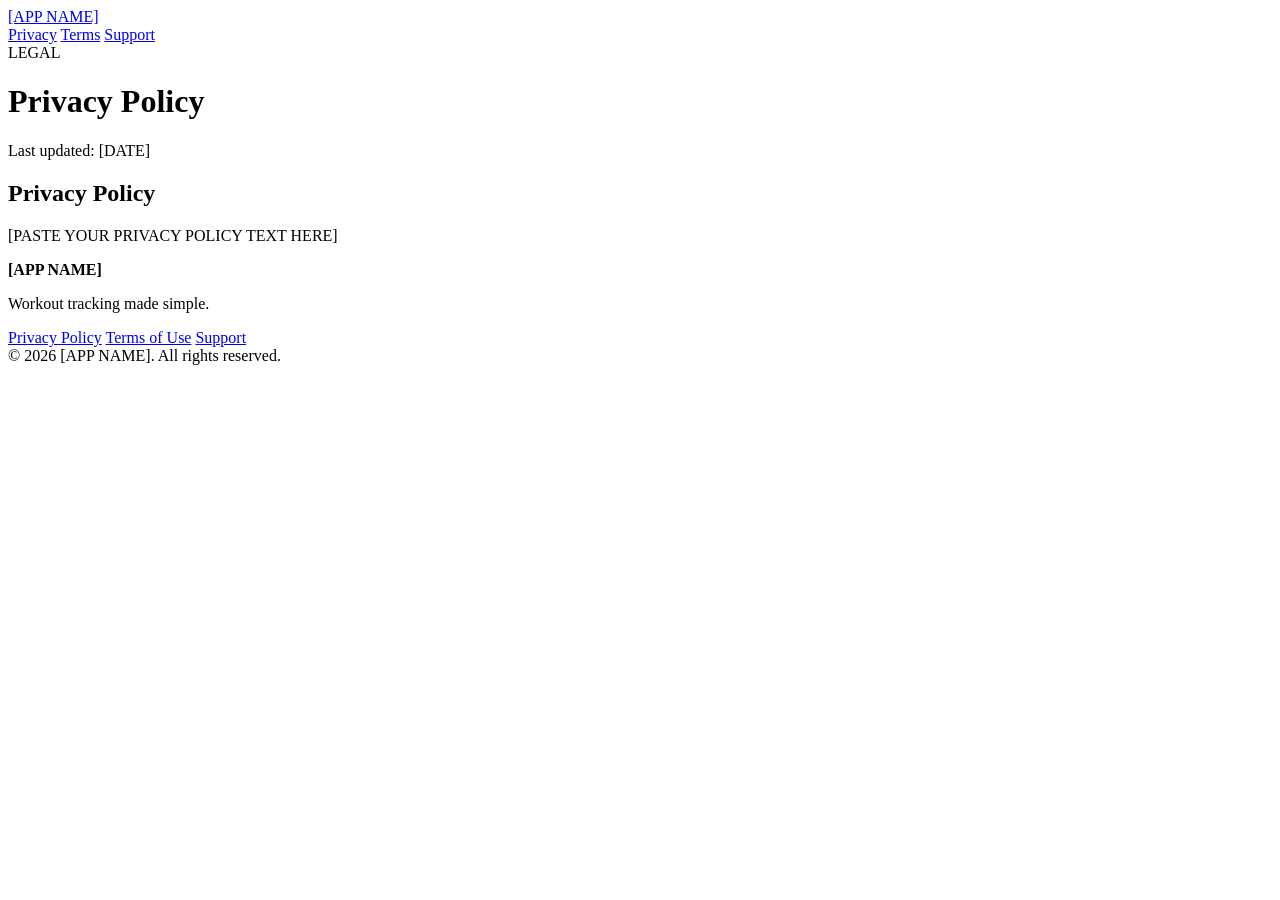
==== privacy.html @ a0cf4da5 "Create privacy.html" ====
<!DOCTYPE html>
<html lang="en">
<head>
  <meta charset="UTF-8">
  <meta name="viewport" content="width=device-width, initial-scale=1.0">
  <meta name="description" content="[APP NAME] Privacy Policy">
  <title>Privacy Policy — [APP NAME]</title>
  <link rel="stylesheet" href="style.css">
</head>

<body>

<header class="site-header">
  <div class="container nav">
    <a href="index.html" class="logo">[APP NAME]</a>

    <nav>
      <a href="privacy.html">Privacy</a>
      <a href="terms.html">Terms</a>
      <a href="support.html">Support</a>
    </nav>
  </div>
</header>


<main class="legal-page">

  <div class="container legal-container">

    <div class="legal-header">
      <span>LEGAL</span>
      <h1>Privacy Policy</h1>
      <p>Last updated: [DATE]</p>
    </div>


    <!-- =====================================================
         PASTE YOUR PRIVACY POLICY BELOW THIS LINE
         ===================================================== -->

    <article class="legal-content">

      <h2>Privacy Policy</h2>

      <p>
        [PASTE YOUR PRIVACY POLICY TEXT HERE]
      </p>

      <!--
      Example:

      <h2>1. Introduction</h2>
      <p>
        Your privacy policy text...
      </p>

      <h2>2. Information We Collect</h2>
      <p>
        Your privacy policy text...
      </p>

      <h2>3. How We Use Information</h2>
      <p>
        Your privacy policy text...
      </p>
      -->

    </article>

    <!-- =====================================================
         PASTE YOUR PRIVACY POLICY ABOVE THIS LINE
         ===================================================== -->

  </div>

</main>


<footer class="site-footer">
  <div class="container footer-content">

    <div>
      <strong>[APP NAME]</strong>
      <p>Workout tracking made simple.</p>
    </div>

    <div class="footer-links">
      <a href="privacy.html">Privacy Policy</a>
      <a href="terms.html">Terms of Use</a>
      <a href="support.html">Support</a>
    </div>

  </div>

  <div class="container copyright">
    © 2026 [APP NAME]. All rights reserved.
  </div>
</footer>

</body>
</html>
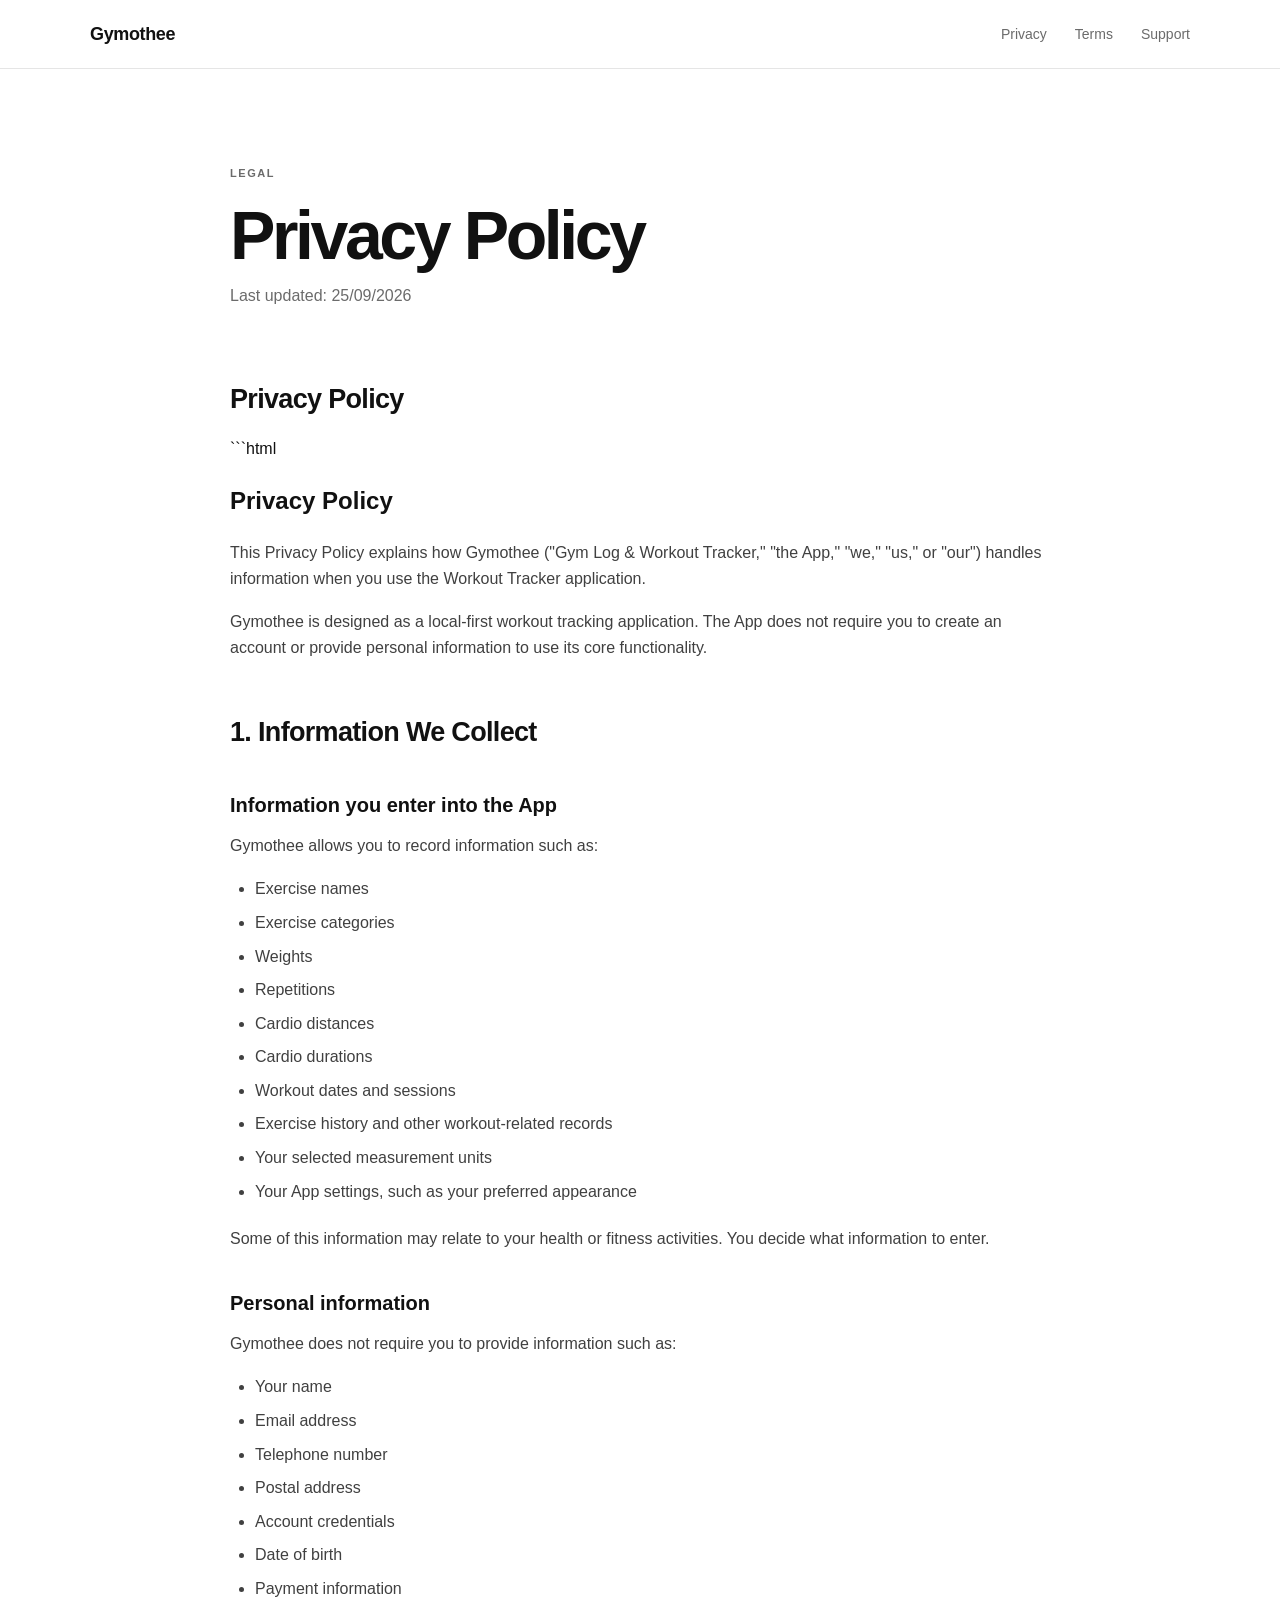
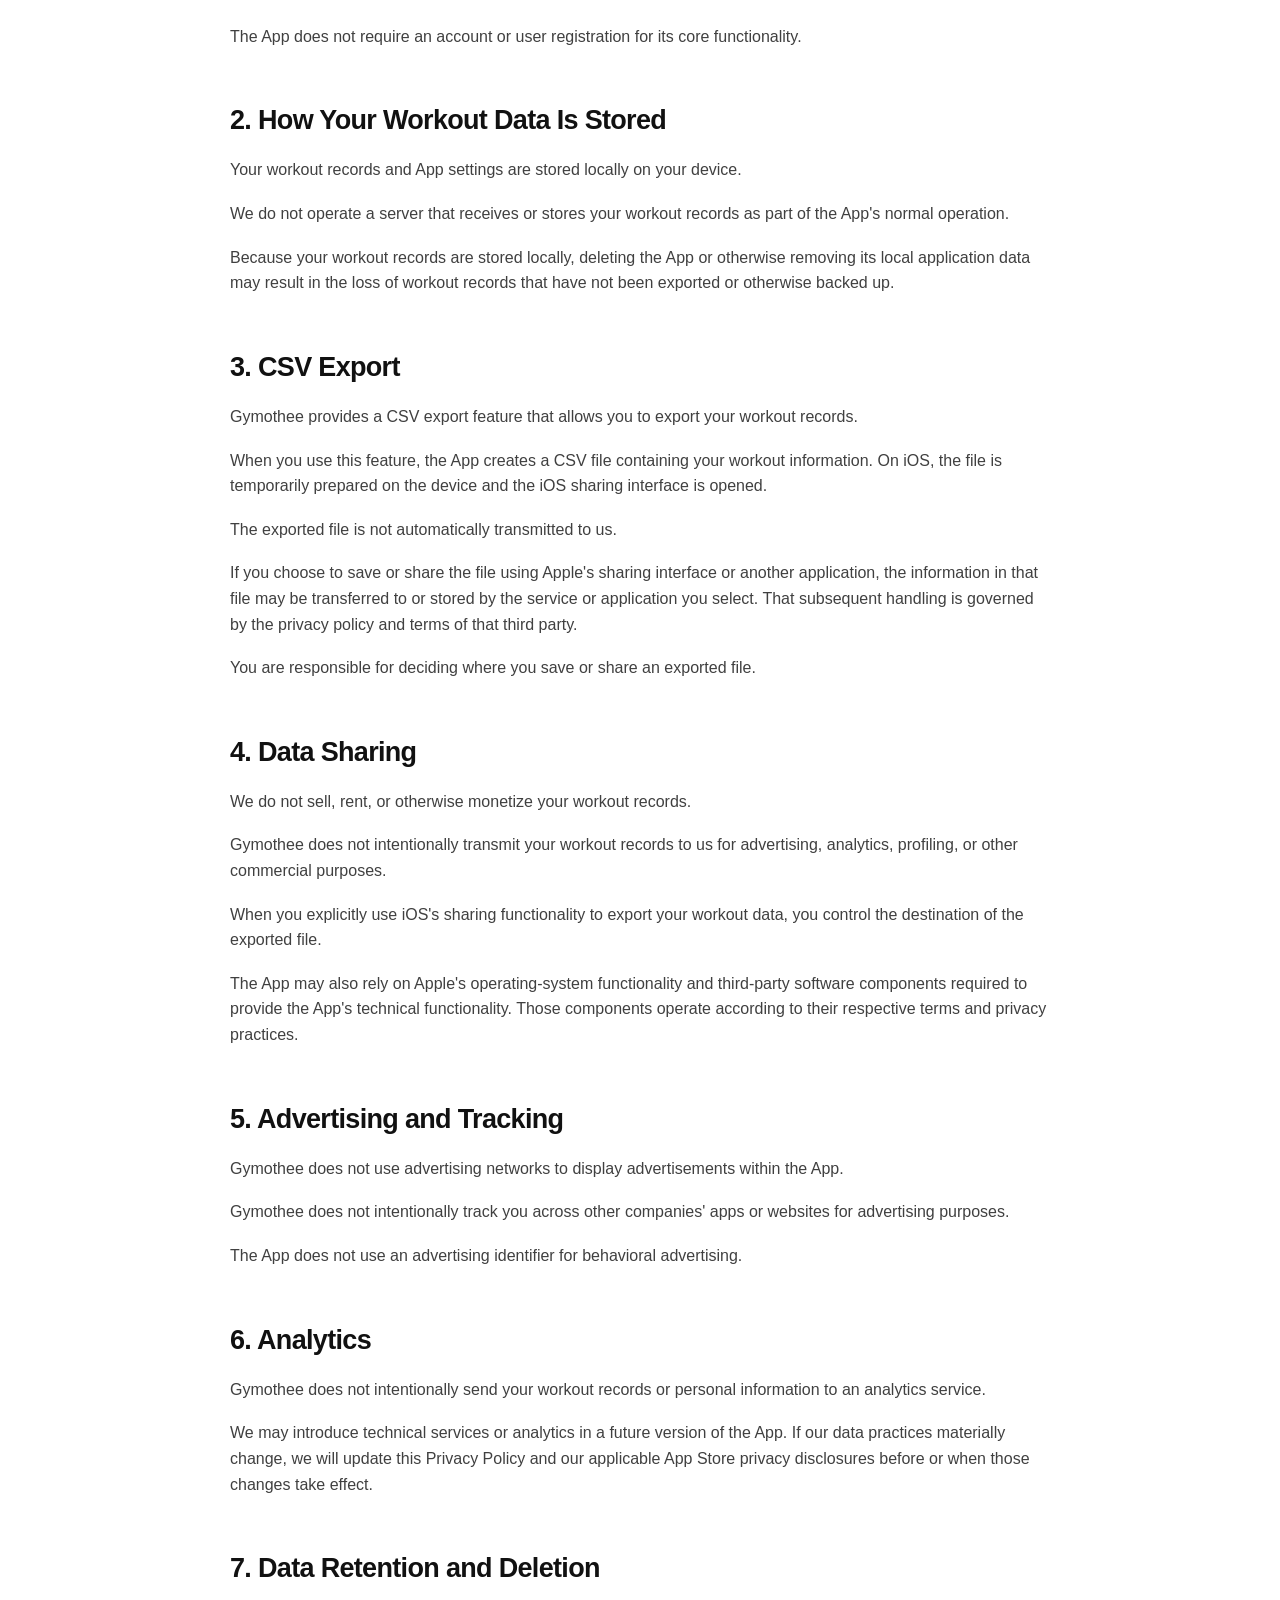
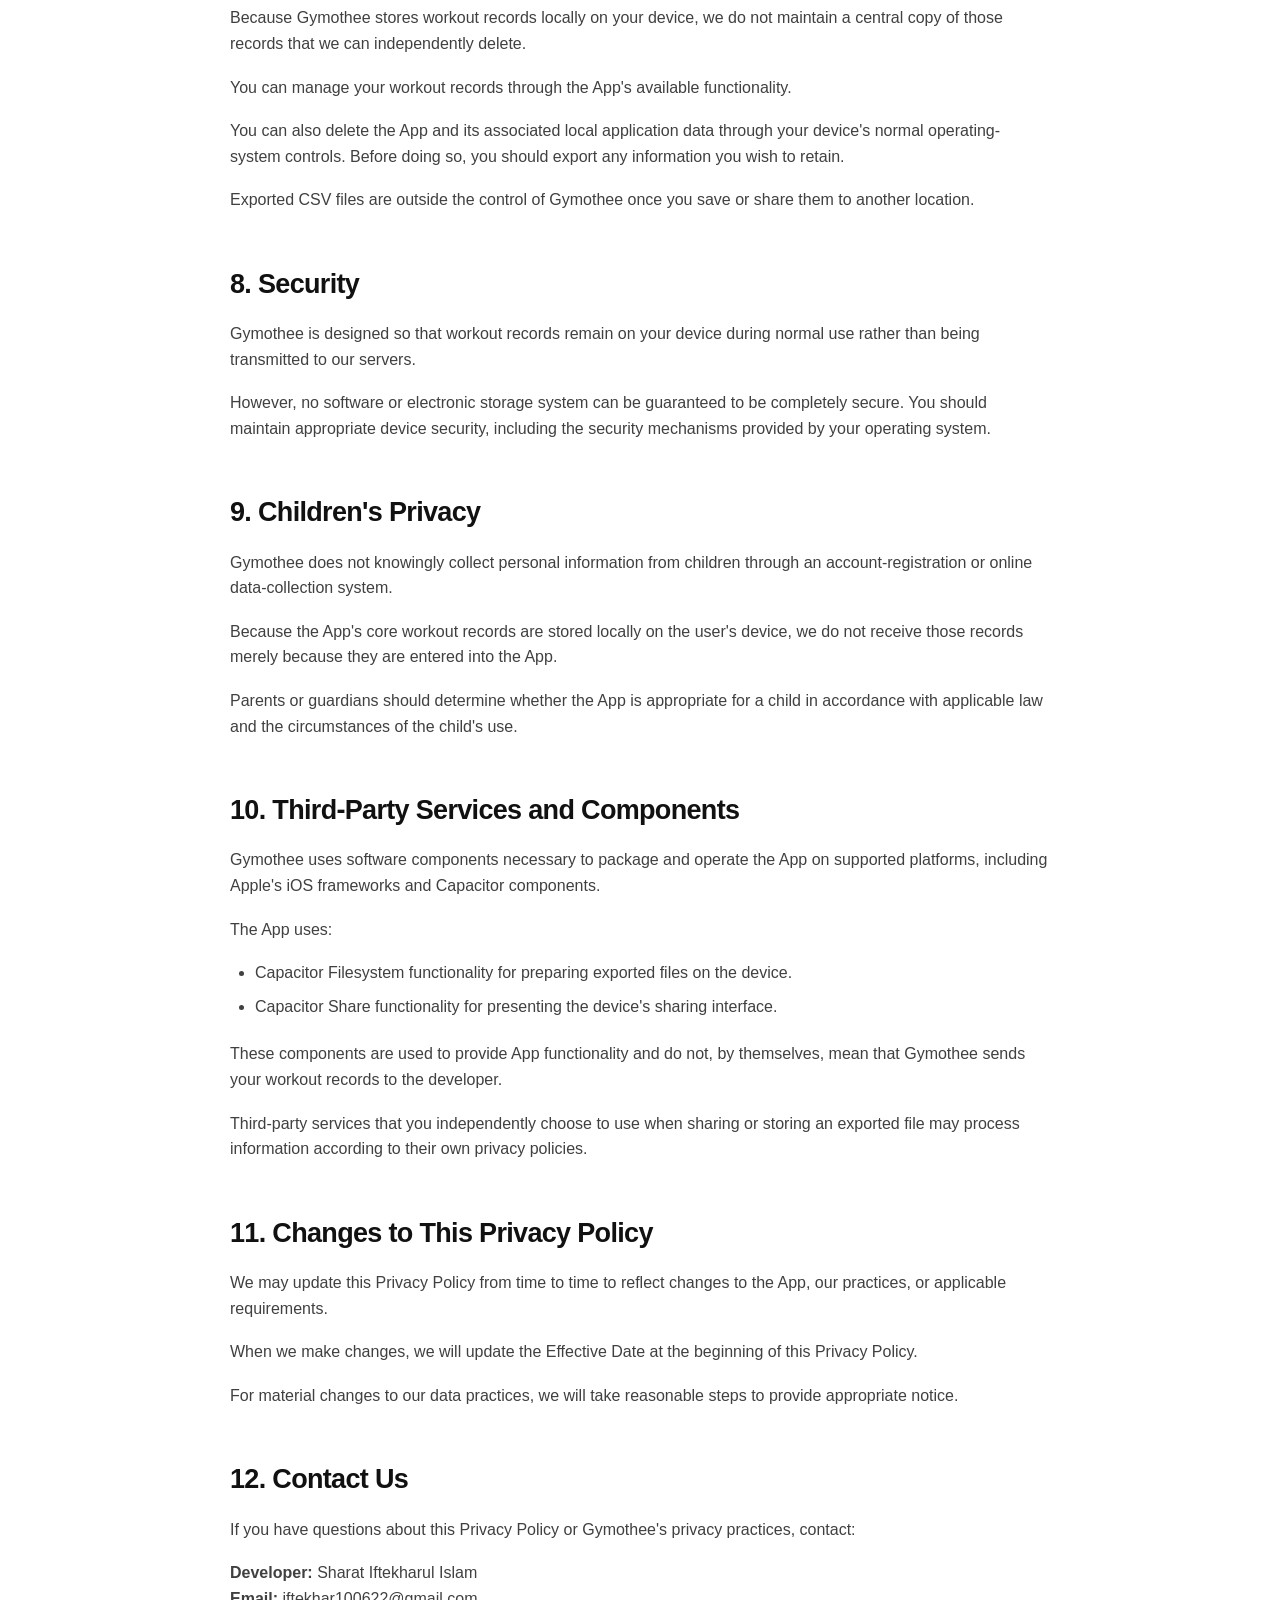
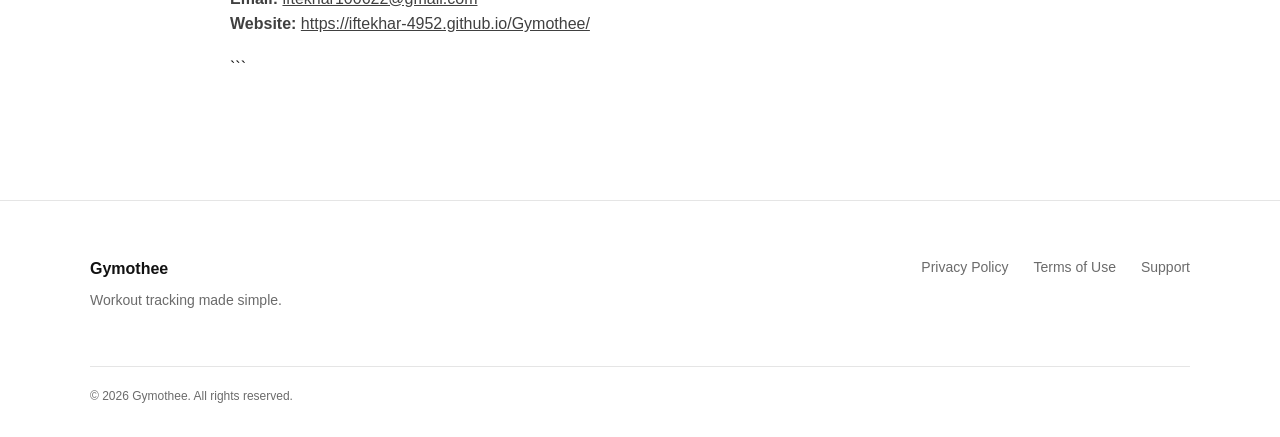
==== commit b8eede65: "Update privacy.html" ====
--- a/privacy.html
+++ b/privacy.html
@@ -4,7 +4,7 @@
   <meta charset="UTF-8">
   <meta name="viewport" content="width=device-width, initial-scale=1.0">
   <meta name="description" content="[APP NAME] Privacy Policy">
-  <title>Privacy Policy — [APP NAME]</title>
+  <title>Privacy Policy — Gymothee</title>
   <link rel="stylesheet" href="style.css">
 </head>
 
@@ -12,7 +12,7 @@
 
 <header class="site-header">
   <div class="container nav">
-    <a href="index.html" class="logo">[APP NAME]</a>
+    <a href="index.html" class="logo">Gymothee</a>
 
     <nav>
       <a href="privacy.html">Privacy</a>
@@ -30,7 +30,7 @@
     <div class="legal-header">
       <span>LEGAL</span>
       <h1>Privacy Policy</h1>
-      <p>Last updated: [DATE]</p>
+      <p>Last updated: 25/09/2026</p>
     </div>
 
 
@@ -42,9 +42,300 @@
 
       <h2>Privacy Policy</h2>
 
-      <p>
-        [PASTE YOUR PRIVACY POLICY TEXT HERE]
-      </p>
+      ```html
+<!DOCTYPE html>
+<html lang="en">
+<head>
+    <meta charset="UTF-8">
+    <meta name="viewport" content="width=device-width, initial-scale=1.0">
+    <title>Privacy Policy - Gymothee</title>
+</head>
+<body>
+
+    <h1>Privacy Policy</h1>
+
+    <p>
+        This Privacy Policy explains how Gymothee ("Gym Log &amp; Workout Tracker,"
+        "the App," "we," "us," or "our") handles information when you use the
+        Workout Tracker application.
+    </p>
+
+    <p>
+        Gymothee is designed as a local-first workout tracking application.
+        The App does not require you to create an account or provide personal
+        information to use its core functionality.
+    </p>
+
+    <h2>1. Information We Collect</h2>
+
+    <h3>Information you enter into the App</h3>
+
+    <p>Gymothee allows you to record information such as:</p>
+
+    <ul>
+        <li>Exercise names</li>
+        <li>Exercise categories</li>
+        <li>Weights</li>
+        <li>Repetitions</li>
+        <li>Cardio distances</li>
+        <li>Cardio durations</li>
+        <li>Workout dates and sessions</li>
+        <li>Exercise history and other workout-related records</li>
+        <li>Your selected measurement units</li>
+        <li>Your App settings, such as your preferred appearance</li>
+    </ul>
+
+    <p>
+        Some of this information may relate to your health or fitness activities.
+        You decide what information to enter.
+    </p>
+
+    <h3>Personal information</h3>
+
+    <p>Gymothee does not require you to provide information such as:</p>
+
+    <ul>
+        <li>Your name</li>
+        <li>Email address</li>
+        <li>Telephone number</li>
+        <li>Postal address</li>
+        <li>Account credentials</li>
+        <li>Date of birth</li>
+        <li>Payment information</li>
+    </ul>
+
+    <p>
+        The App does not require an account or user registration for its core
+        functionality.
+    </p>
+
+    <h2>2. How Your Workout Data Is Stored</h2>
+
+    <p>
+        Your workout records and App settings are stored locally on your device.
+    </p>
+
+    <p>
+        We do not operate a server that receives or stores your workout records
+        as part of the App's normal operation.
+    </p>
+
+    <p>
+        Because your workout records are stored locally, deleting the App or
+        otherwise removing its local application data may result in the loss
+        of workout records that have not been exported or otherwise backed up.
+    </p>
+
+    <h2>3. CSV Export</h2>
+
+    <p>
+        Gymothee provides a CSV export feature that allows you to export your
+        workout records.
+    </p>
+
+    <p>
+        When you use this feature, the App creates a CSV file containing your
+        workout information. On iOS, the file is temporarily prepared on the
+        device and the iOS sharing interface is opened.
+    </p>
+
+    <p>
+        The exported file is not automatically transmitted to us.
+    </p>
+
+    <p>
+        If you choose to save or share the file using Apple's sharing interface
+        or another application, the information in that file may be transferred
+        to or stored by the service or application you select. That subsequent
+        handling is governed by the privacy policy and terms of that third party.
+    </p>
+
+    <p>
+        You are responsible for deciding where you save or share an exported file.
+    </p>
+
+    <h2>4. Data Sharing</h2>
+
+    <p>
+        We do not sell, rent, or otherwise monetize your workout records.
+    </p>
+
+    <p>
+        Gymothee does not intentionally transmit your workout records to us for
+        advertising, analytics, profiling, or other commercial purposes.
+    </p>
+
+    <p>
+        When you explicitly use iOS's sharing functionality to export your
+        workout data, you control the destination of the exported file.
+    </p>
+
+    <p>
+        The App may also rely on Apple's operating-system functionality and
+        third-party software components required to provide the App's technical
+        functionality. Those components operate according to their respective
+        terms and privacy practices.
+    </p>
+
+    <h2>5. Advertising and Tracking</h2>
+
+    <p>
+        Gymothee does not use advertising networks to display advertisements
+        within the App.
+    </p>
+
+    <p>
+        Gymothee does not intentionally track you across other companies' apps
+        or websites for advertising purposes.
+    </p>
+
+    <p>
+        The App does not use an advertising identifier for behavioral advertising.
+    </p>
+
+    <h2>6. Analytics</h2>
+
+    <p>
+        Gymothee does not intentionally send your workout records or personal
+        information to an analytics service.
+    </p>
+
+    <p>
+        We may introduce technical services or analytics in a future version of
+        the App. If our data practices materially change, we will update this
+        Privacy Policy and our applicable App Store privacy disclosures before
+        or when those changes take effect.
+    </p>
+
+    <h2>7. Data Retention and Deletion</h2>
+
+    <p>
+        Because Gymothee stores workout records locally on your device, we do
+        not maintain a central copy of those records that we can independently
+        delete.
+    </p>
+
+    <p>
+        You can manage your workout records through the App's available
+        functionality.
+    </p>
+
+    <p>
+        You can also delete the App and its associated local application data
+        through your device's normal operating-system controls. Before doing so,
+        you should export any information you wish to retain.
+    </p>
+
+    <p>
+        Exported CSV files are outside the control of Gymothee once you save or
+        share them to another location.
+    </p>
+
+    <h2>8. Security</h2>
+
+    <p>
+        Gymothee is designed so that workout records remain on your device
+        during normal use rather than being transmitted to our servers.
+    </p>
+
+    <p>
+        However, no software or electronic storage system can be guaranteed to
+        be completely secure. You should maintain appropriate device security,
+        including the security mechanisms provided by your operating system.
+    </p>
+
+    <h2>9. Children's Privacy</h2>
+
+    <p>
+        Gymothee does not knowingly collect personal information from children
+        through an account-registration or online data-collection system.
+    </p>
+
+    <p>
+        Because the App's core workout records are stored locally on the user's
+        device, we do not receive those records merely because they are entered
+        into the App.
+    </p>
+
+    <p>
+        Parents or guardians should determine whether the App is appropriate
+        for a child in accordance with applicable law and the circumstances of
+        the child's use.
+    </p>
+
+    <h2>10. Third-Party Services and Components</h2>
+
+    <p>
+        Gymothee uses software components necessary to package and operate the
+        App on supported platforms, including Apple's iOS frameworks and
+        Capacitor components.
+    </p>
+
+    <p>The App uses:</p>
+
+    <ul>
+        <li>
+            Capacitor Filesystem functionality for preparing exported files
+            on the device.
+        </li>
+        <li>
+            Capacitor Share functionality for presenting the device's
+            sharing interface.
+        </li>
+    </ul>
+
+    <p>
+        These components are used to provide App functionality and do not,
+        by themselves, mean that Gymothee sends your workout records to the
+        developer.
+    </p>
+
+    <p>
+        Third-party services that you independently choose to use when sharing
+        or storing an exported file may process information according to their
+        own privacy policies.
+    </p>
+
+    <h2>11. Changes to This Privacy Policy</h2>
+
+    <p>
+        We may update this Privacy Policy from time to time to reflect changes
+        to the App, our practices, or applicable requirements.
+    </p>
+
+    <p>
+        When we make changes, we will update the Effective Date at the beginning
+        of this Privacy Policy.
+    </p>
+
+    <p>
+        For material changes to our data practices, we will take reasonable
+        steps to provide appropriate notice.
+    </p>
+
+    <h2>12. Contact Us</h2>
+
+    <p>
+        If you have questions about this Privacy Policy or Gymothee's privacy
+        practices, contact:
+    </p>
+
+    <p>
+        <strong>Developer:</strong> Sharat Iftekharul Islam<br>
+        <strong>Email:</strong>
+        <a href="mailto:iftekhar100622@gmail.com">
+            iftekhar100622@gmail.com
+        </a><br>
+        <strong>Website:</strong>
+        <a href="https://iftekhar-4952.github.io/Gymothee/" target="_blank" rel="noopener noreferrer">
+            https://iftekhar-4952.github.io/Gymothee/
+        </a>
+    </p>
+
+</body>
+</html>
+```
+
 
       <!--
       Example:
@@ -80,7 +371,7 @@
   <div class="container footer-content">
 
     <div>
-      <strong>[APP NAME]</strong>
+      <strong>Gymothee</strong>
       <p>Workout tracking made simple.</p>
     </div>
 
@@ -93,7 +384,7 @@
   </div>
 
   <div class="container copyright">
-    © 2026 [APP NAME]. All rights reserved.
+    © 2026 Gymothee. All rights reserved.
   </div>
 </footer>
 
--- a/style.css
+++ b/style.css
@@ -0,0 +1,507 @@
+:root {
+  --background: #ffffff;
+  --surface: #f7f7f5;
+  --text: #111111;
+  --muted: #6b6b6b;
+  --border: #e5e5e5;
+  --accent: #111111;
+  --accent-text: #ffffff;
+  --max-width: 1100px;
+}
+
+* {
+  box-sizing: border-box;
+}
+
+html {
+  scroll-behavior: smooth;
+}
+
+body {
+  margin: 0;
+  background: var(--background);
+  color: var(--text);
+  font-family:
+    -apple-system,
+    BlinkMacSystemFont,
+    "SF Pro Display",
+    "SF Pro Text",
+    "Helvetica Neue",
+    Arial,
+    sans-serif;
+  line-height: 1.6;
+}
+
+a {
+  color: inherit;
+  text-decoration: none;
+}
+
+.container {
+  width: min(calc(100% - 40px), var(--max-width));
+  margin: 0 auto;
+}
+
+
+/* HEADER */
+
+.site-header {
+  position: sticky;
+  top: 0;
+  z-index: 100;
+  background: rgba(255, 255, 255, 0.92);
+  border-bottom: 1px solid var(--border);
+  backdrop-filter: blur(16px);
+}
+
+.nav {
+  min-height: 68px;
+  display: flex;
+  align-items: center;
+  justify-content: space-between;
+  gap: 30px;
+}
+
+.logo {
+  font-size: 18px;
+  font-weight: 750;
+  letter-spacing: -0.02em;
+}
+
+nav {
+  display: flex;
+  align-items: center;
+  gap: 28px;
+  font-size: 14px;
+  color: var(--muted);
+}
+
+nav a {
+  transition: color 0.2s ease;
+}
+
+nav a:hover {
+  color: var(--text);
+}
+
+
+/* HERO */
+
+.hero {
+  min-height: 650px;
+  display: flex;
+  align-items: center;
+  background:
+    radial-gradient(
+      circle at 70% 35%,
+      #eeeeeb 0%,
+      #ffffff 42%
+    );
+}
+
+.hero-content {
+  padding: 100px 0;
+}
+
+.badge,
+.section-heading > span,
+.legal-header > span {
+  display: inline-block;
+  font-size: 11px;
+  font-weight: 750;
+  letter-spacing: 0.14em;
+  color: var(--muted);
+  margin-bottom: 18px;
+}
+
+.hero h1 {
+  max-width: 780px;
+  margin: 0;
+  font-size: clamp(48px, 7vw, 86px);
+  line-height: 0.98;
+  letter-spacing: -0.055em;
+  font-weight: 750;
+}
+
+.hero-text {
+  max-width: 600px;
+  margin: 32px 0 36px;
+  font-size: 19px;
+  line-height: 1.6;
+  color: var(--muted);
+}
+
+.buttons {
+  display: flex;
+  flex-wrap: wrap;
+  gap: 12px;
+}
+
+
+/* BUTTONS */
+
+.button {
+  display: inline-flex;
+  align-items: center;
+  justify-content: center;
+  min-height: 48px;
+  padding: 0 22px;
+  border-radius: 999px;
+  font-size: 14px;
+  font-weight: 650;
+  transition:
+    transform 0.2s ease,
+    opacity 0.2s ease;
+}
+
+.button:hover {
+  transform: translateY(-1px);
+}
+
+.button.primary {
+  background: var(--accent);
+  color: var(--accent-text);
+}
+
+.button.secondary {
+  border: 1px solid var(--border);
+  background: white;
+}
+
+
+/* SECTIONS */
+
+.section {
+  padding: 120px 0;
+}
+
+.section-heading {
+  max-width: 700px;
+  margin-bottom: 55px;
+}
+
+.section-heading h2 {
+  margin: 0;
+  font-size: clamp(34px, 5vw, 56px);
+  line-height: 1.05;
+  letter-spacing: -0.04em;
+}
+
+
+/* FEATURES */
+
+.features {
+  display: grid;
+  grid-template-columns: repeat(2, 1fr);
+  gap: 16px;
+}
+
+.feature-card {
+  min-height: 270px;
+  padding: 34px;
+  border: 1px solid var(--border);
+  border-radius: 24px;
+  background: var(--surface);
+}
+
+.feature-icon {
+  font-size: 12px;
+  font-weight: 750;
+  color: var(--muted);
+  margin-bottom: 55px;
+}
+
+.feature-card h3 {
+  margin: 0 0 10px;
+  font-size: 24px;
+  letter-spacing: -0.025em;
+}
+
+.feature-card p {
+  margin: 0;
+  max-width: 430px;
+  color: var(--muted);
+}
+
+
+/* TWO COLUMN */
+
+.two-column {
+  display: grid;
+  grid-template-columns: 1fr 1fr;
+  gap: 80px;
+  align-items: start;
+}
+
+.two-column p {
+  max-width: 500px;
+  margin-top: 0;
+  color: var(--muted);
+  font-size: 17px;
+}
+
+.text-link {
+  display: inline-block;
+  margin-top: 10px;
+  font-weight: 650;
+  border-bottom: 1px solid var(--text);
+  padding-bottom: 3px;
+}
+
+
+/* CTA */
+
+.cta {
+  padding: 110px 0;
+  background: var(--surface);
+  text-align: center;
+}
+
+.cta h2 {
+  margin: 0;
+  font-size: clamp(40px, 6vw, 64px);
+  line-height: 1;
+  letter-spacing: -0.045em;
+}
+
+.cta p {
+  max-width: 550px;
+  margin: 24px auto 30px;
+  color: var(--muted);
+}
+
+
+/* LEGAL PAGES */
+
+.legal-page {
+  padding: 90px 0 120px;
+}
+
+.legal-container {
+  max-width: 820px;
+}
+
+.legal-header {
+  margin-bottom: 70px;
+}
+
+.legal-header h1 {
+  margin: 0 0 14px;
+  font-size: clamp(44px, 7vw, 68px);
+  line-height: 1;
+  letter-spacing: -0.05em;
+}
+
+.legal-header p {
+  color: var(--muted);
+  margin: 0;
+}
+
+.legal-content {
+  font-size: 16px;
+}
+
+.legal-content h2 {
+  margin: 50px 0 15px;
+  font-size: 27px;
+  letter-spacing: -0.025em;
+}
+
+.legal-content h2:first-child {
+  margin-top: 0;
+}
+
+.legal-content h3 {
+  margin: 35px 0 12px;
+  font-size: 20px;
+}
+
+.legal-content p {
+  margin: 0 0 18px;
+  color: #404040;
+}
+
+.legal-content ul,
+.legal-content ol {
+  margin: 0 0 22px;
+  padding-left: 25px;
+  color: #404040;
+}
+
+.legal-content li {
+  margin-bottom: 8px;
+}
+
+.legal-content a {
+  text-decoration: underline;
+}
+
+
+/* SUPPORT */
+
+.support-container {
+  max-width: 820px;
+}
+
+.support-card {
+  padding: 35px;
+  margin-bottom: 18px;
+  border: 1px solid var(--border);
+  border-radius: 24px;
+  background: var(--surface);
+}
+
+.support-card h2 {
+  margin: 0 0 15px;
+  font-size: 25px;
+}
+
+.support-card p {
+  color: var(--muted);
+}
+
+.support-email {
+  display: inline-block;
+  margin: 8px 0 16px;
+  font-weight: 650;
+  text-decoration: underline;
+}
+
+.small-text {
+  font-size: 14px;
+}
+
+.support-links {
+  display: flex;
+  flex-direction: column;
+}
+
+.support-links a {
+  display: flex;
+  justify-content: space-between;
+  padding: 18px 0;
+  border-bottom: 1px solid var(--border);
+  font-weight: 600;
+}
+
+.support-links a:last-child {
+  border-bottom: 0;
+}
+
+
+/* FOOTER */
+
+.site-footer {
+  padding: 55px 0 30px;
+  border-top: 1px solid var(--border);
+}
+
+.footer-content {
+  display: flex;
+  justify-content: space-between;
+  gap: 40px;
+}
+
+.footer-content strong {
+  font-size: 16px;
+}
+
+.footer-content p {
+  margin: 7px 0 0;
+  color: var(--muted);
+  font-size: 14px;
+}
+
+.footer-links {
+  display: flex;
+  gap: 25px;
+  align-items: flex-start;
+  font-size: 14px;
+  color: var(--muted);
+}
+
+.footer-links a:hover {
+  color: var(--text);
+}
+
+.copyright {
+  margin-top: 55px;
+  padding-top: 20px;
+  border-top: 1px solid var(--border);
+  font-size: 12px;
+  color: var(--muted);
+}
+
+
+/* MOBILE */
+
+@media (max-width: 700px) {
+
+  .container {
+    width: min(calc(100% - 28px), var(--max-width));
+  }
+
+  .site-header {
+    position: relative;
+  }
+
+  .nav {
+    min-height: 62px;
+  }
+
+  nav {
+    gap: 14px;
+    font-size: 12px;
+  }
+
+  .hero {
+    min-height: auto;
+  }
+
+  .hero-content {
+    padding: 85px 0;
+  }
+
+  .hero h1 {
+    font-size: 50px;
+  }
+
+  .hero-text {
+    font-size: 17px;
+  }
+
+  .section {
+    padding: 80px 0;
+  }
+
+  .features {
+    grid-template-columns: 1fr;
+  }
+
+  .feature-card {
+    min-height: 230px;
+  }
+
+  .two-column {
+    grid-template-columns: 1fr;
+    gap: 35px;
+  }
+
+  .footer-content {
+    flex-direction: column;
+  }
+
+  .footer-links {
+    flex-direction: column;
+    gap: 12px;
+  }
+
+  .legal-page {
+    padding: 65px 0 90px;
+  }
+
+  .legal-header {
+    margin-bottom: 50px;
+  }
+
+}
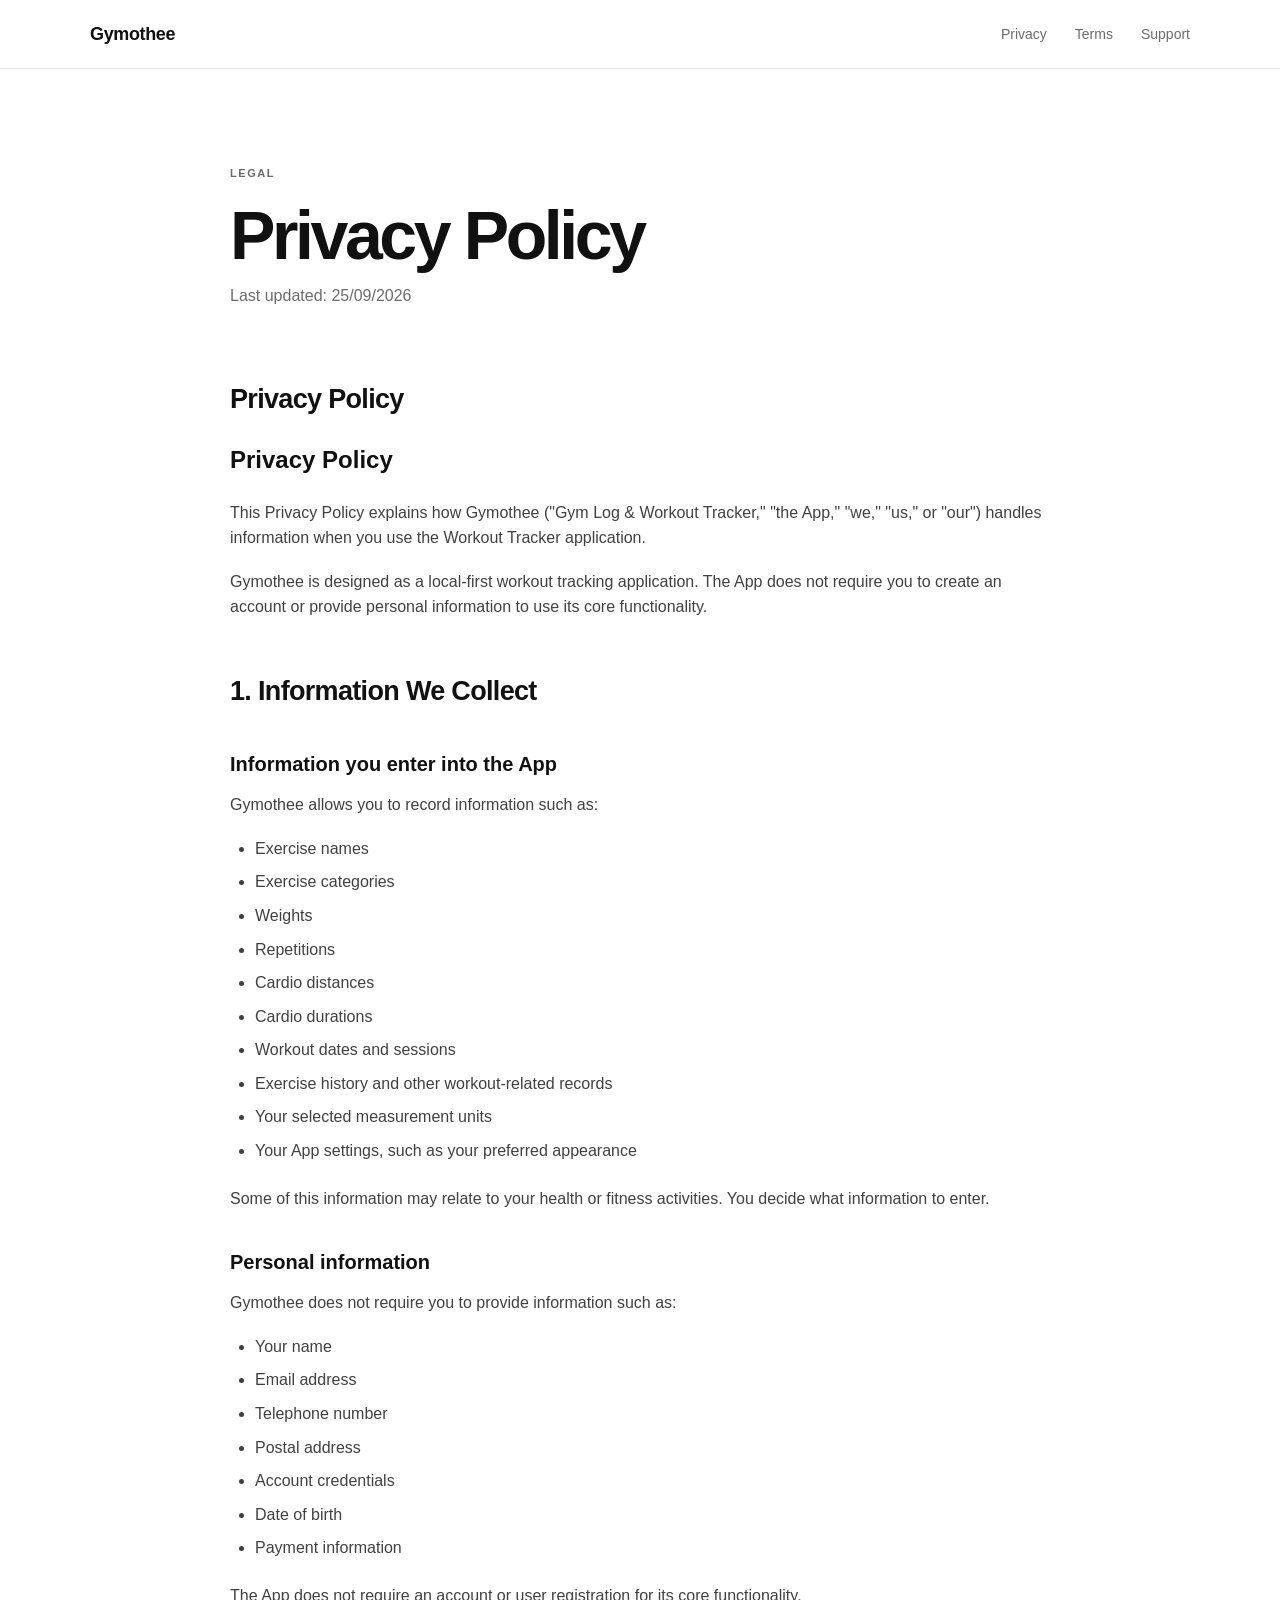
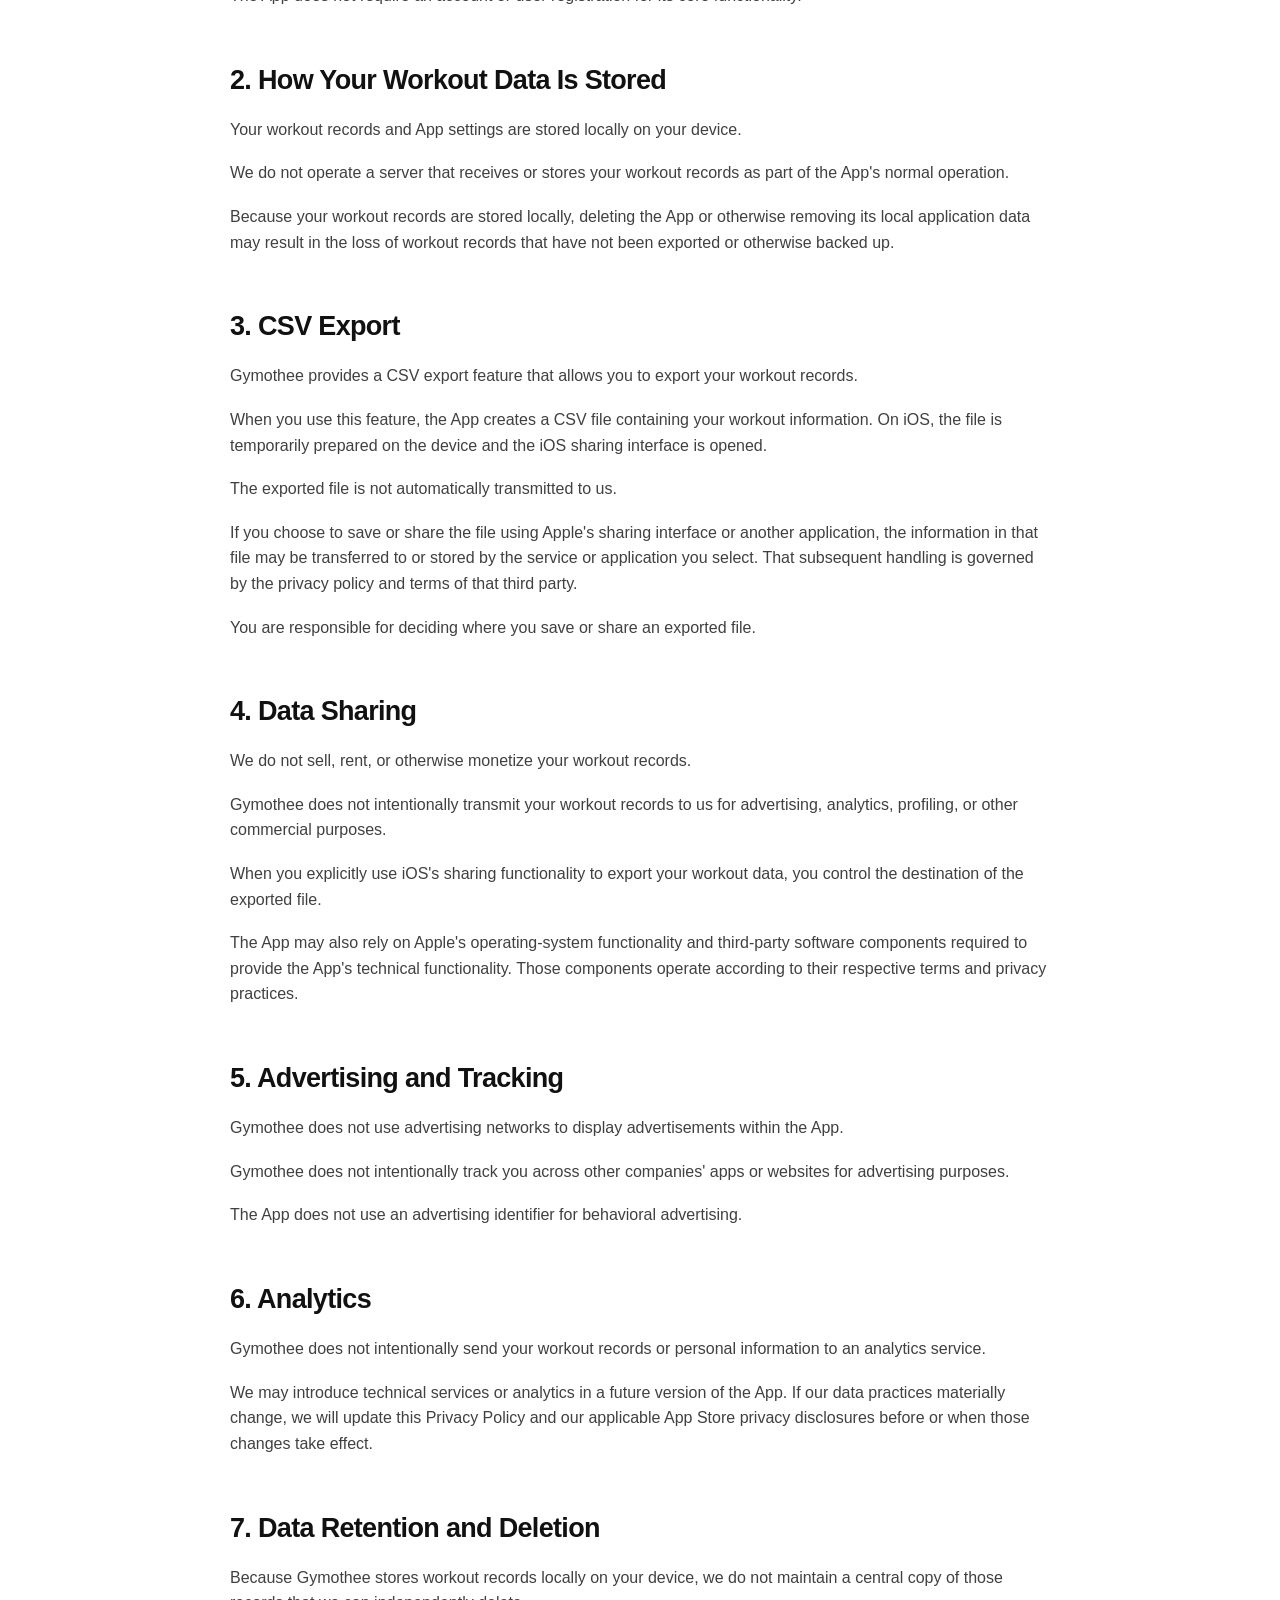
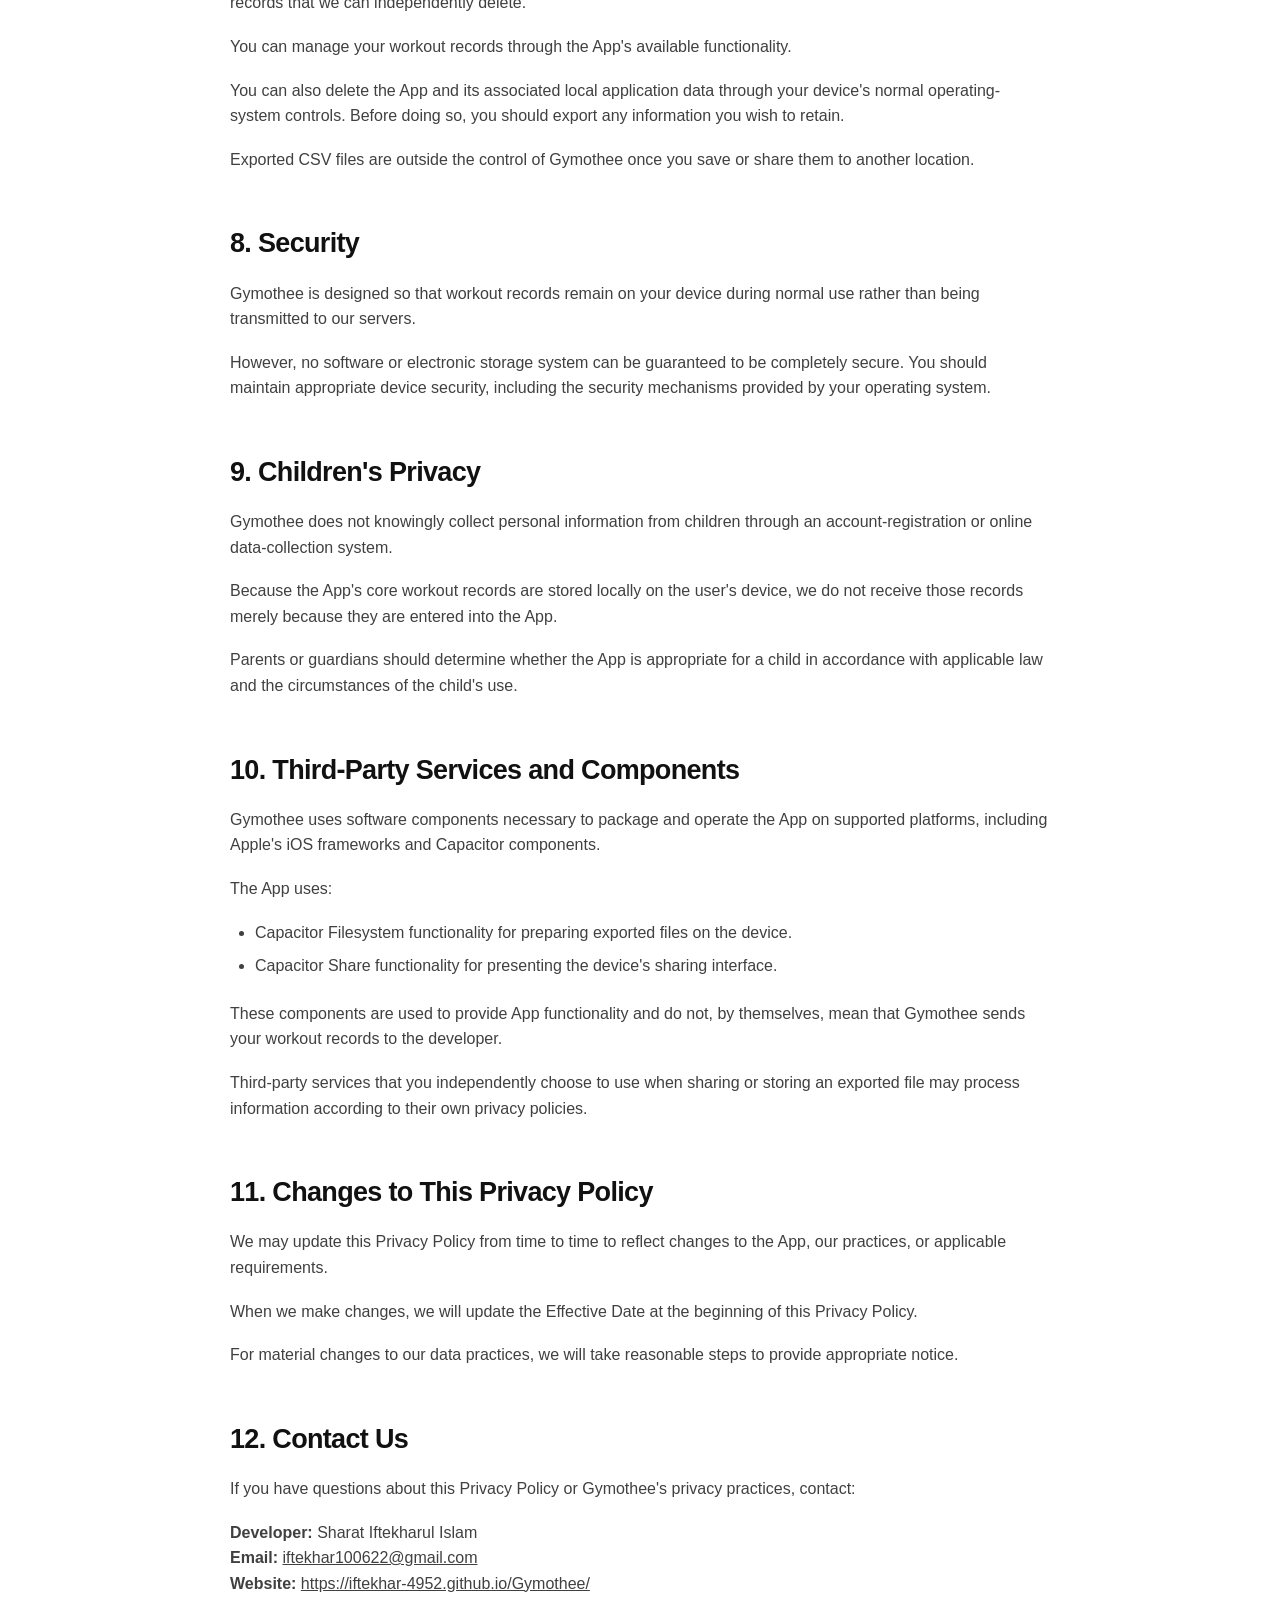
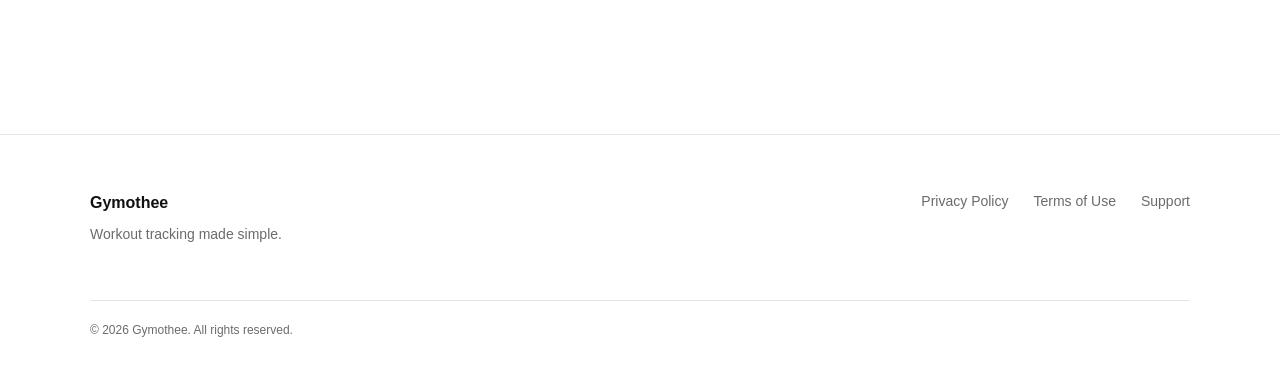
==== commit 5069b69d: "Update privacy.html" ====
--- a/privacy.html
+++ b/privacy.html
@@ -42,7 +42,7 @@
 
       <h2>Privacy Policy</h2>
 
-      ```html
+      
 <!DOCTYPE html>
 <html lang="en">
 <head>
@@ -334,7 +334,7 @@
 
 </body>
 </html>
-```
+
 
 
       <!--
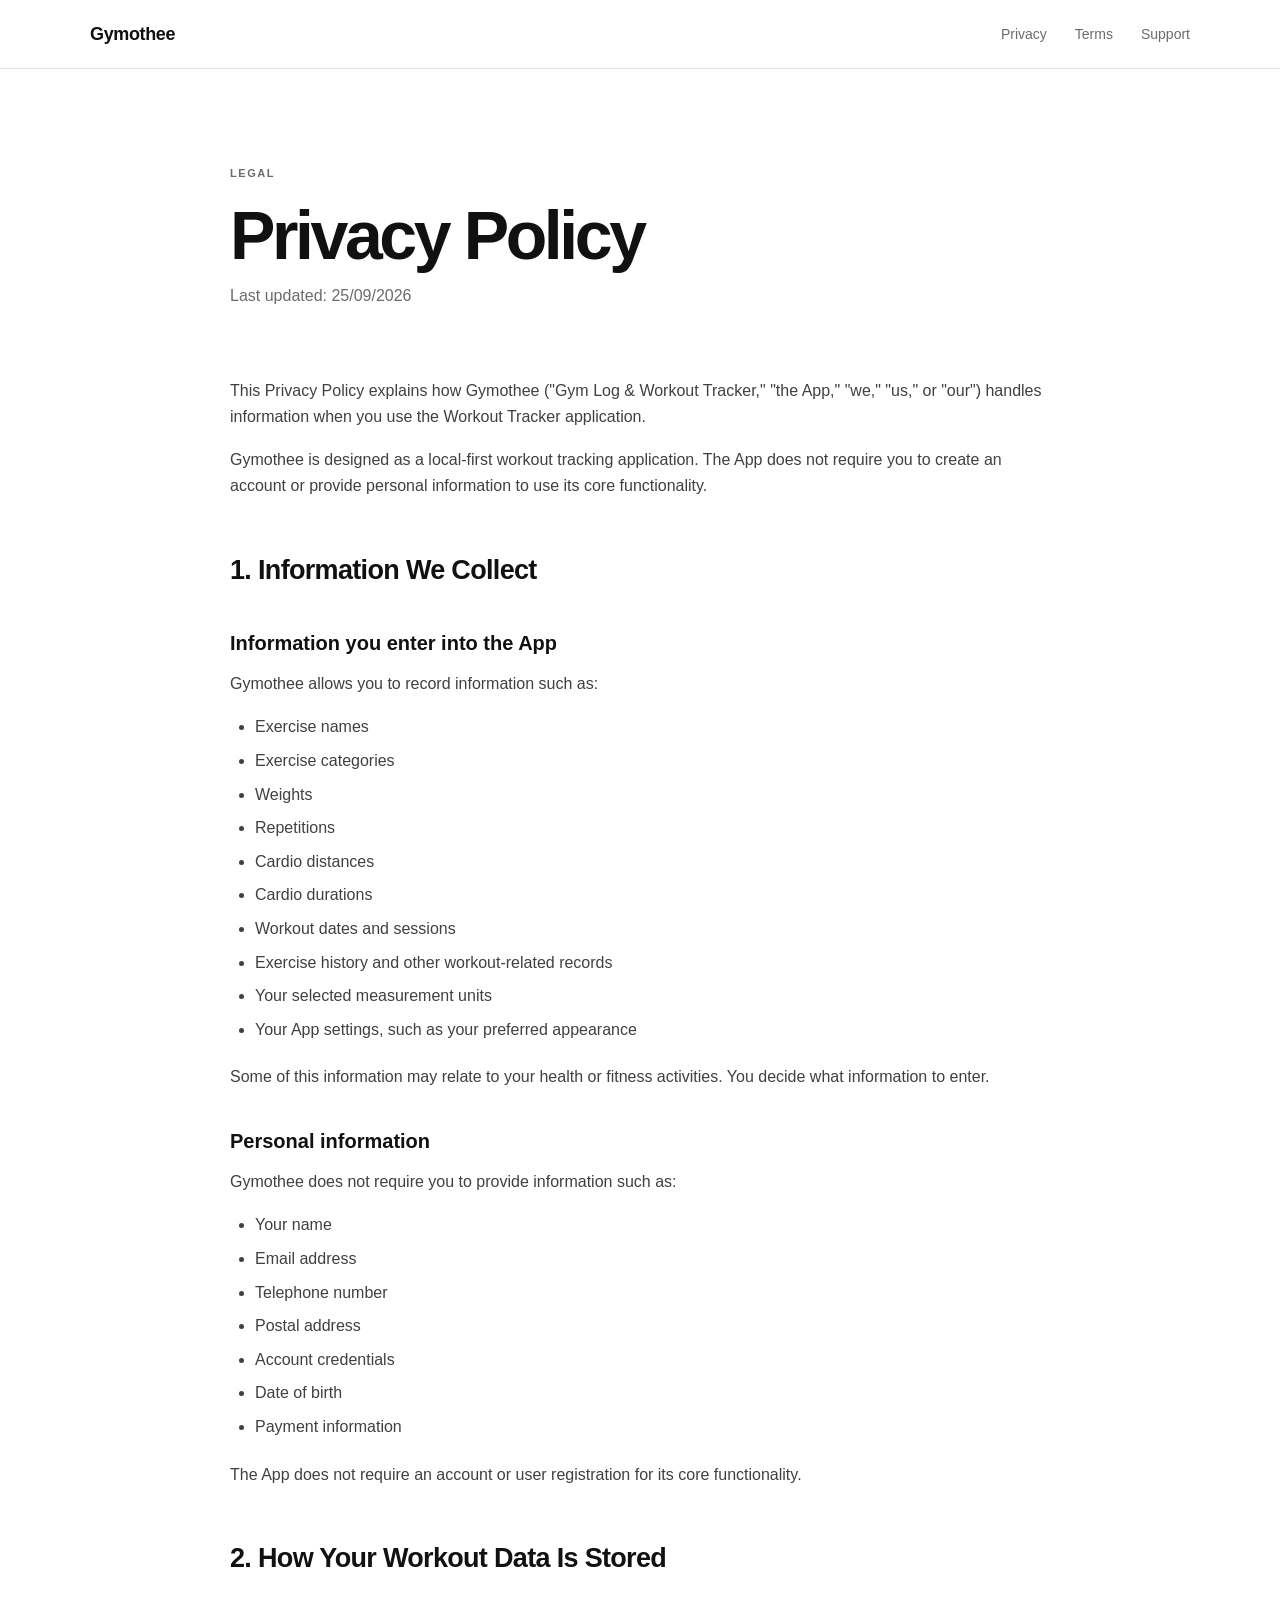
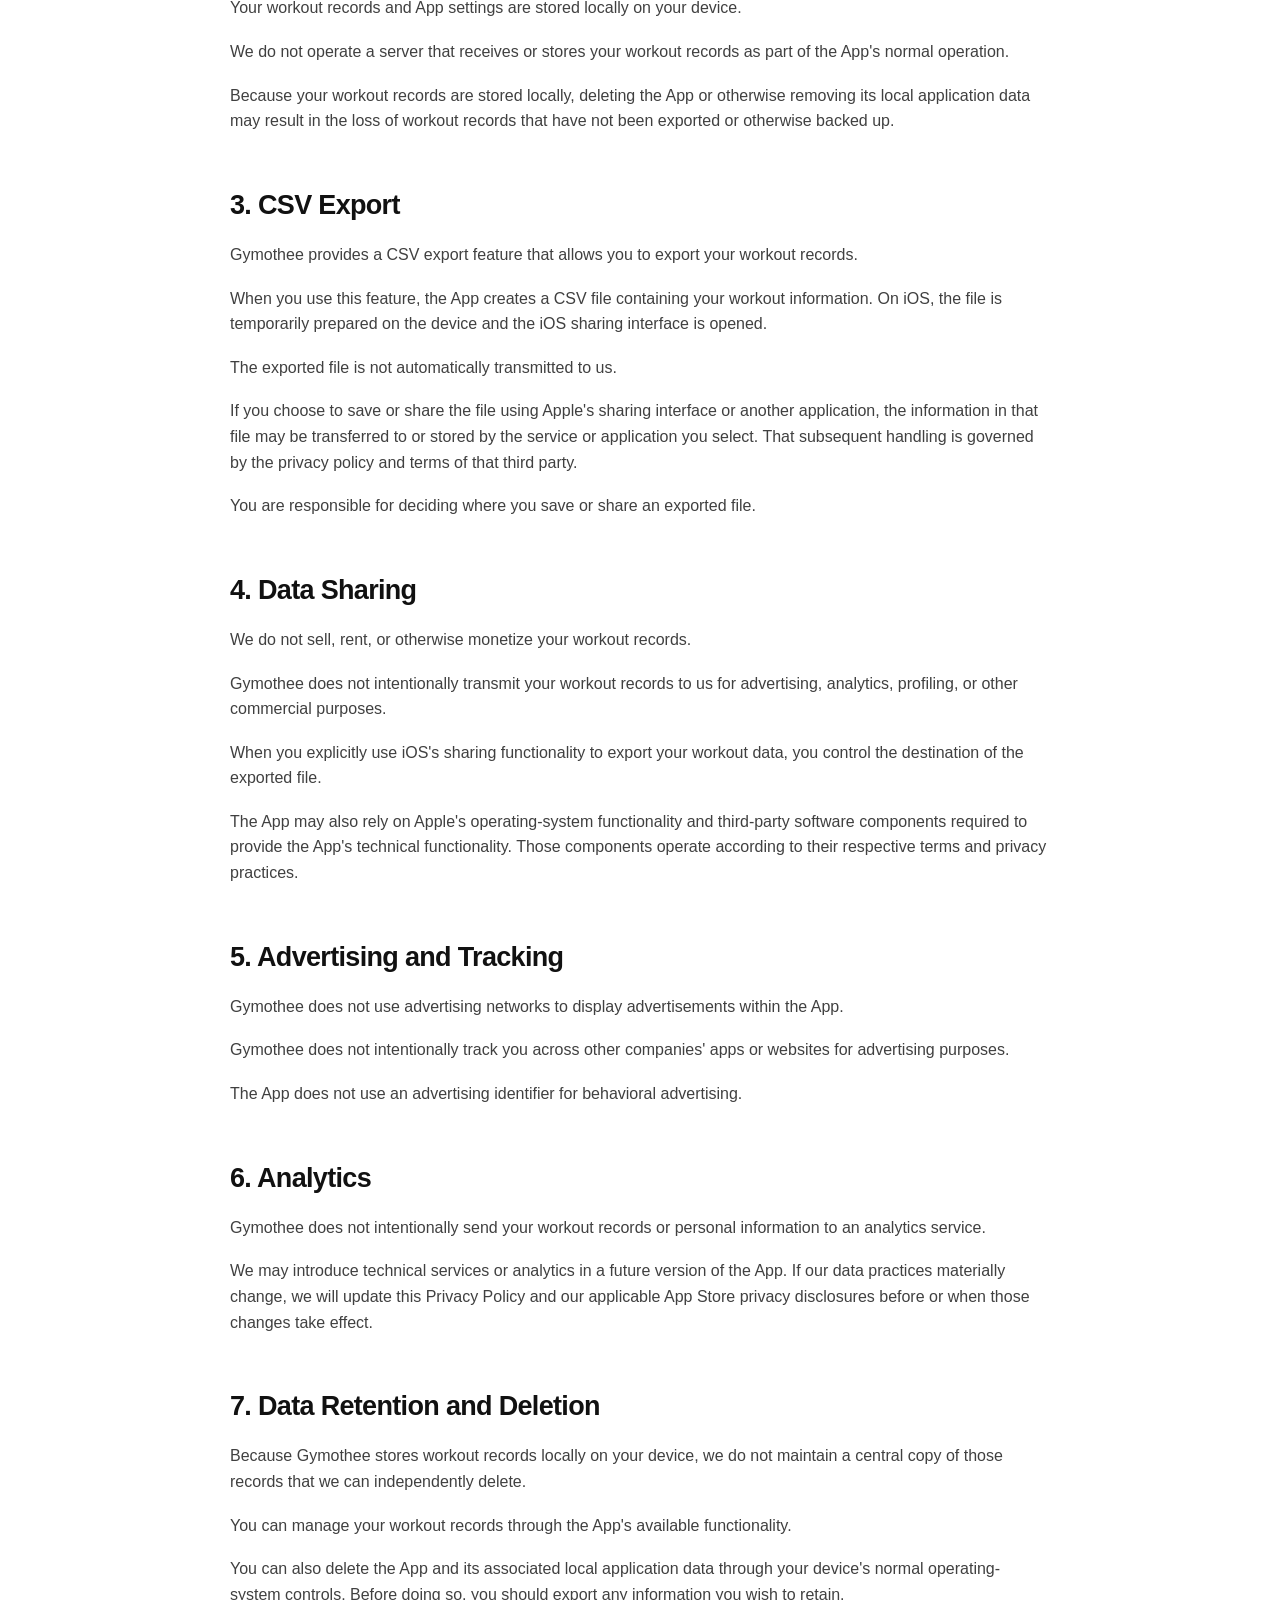
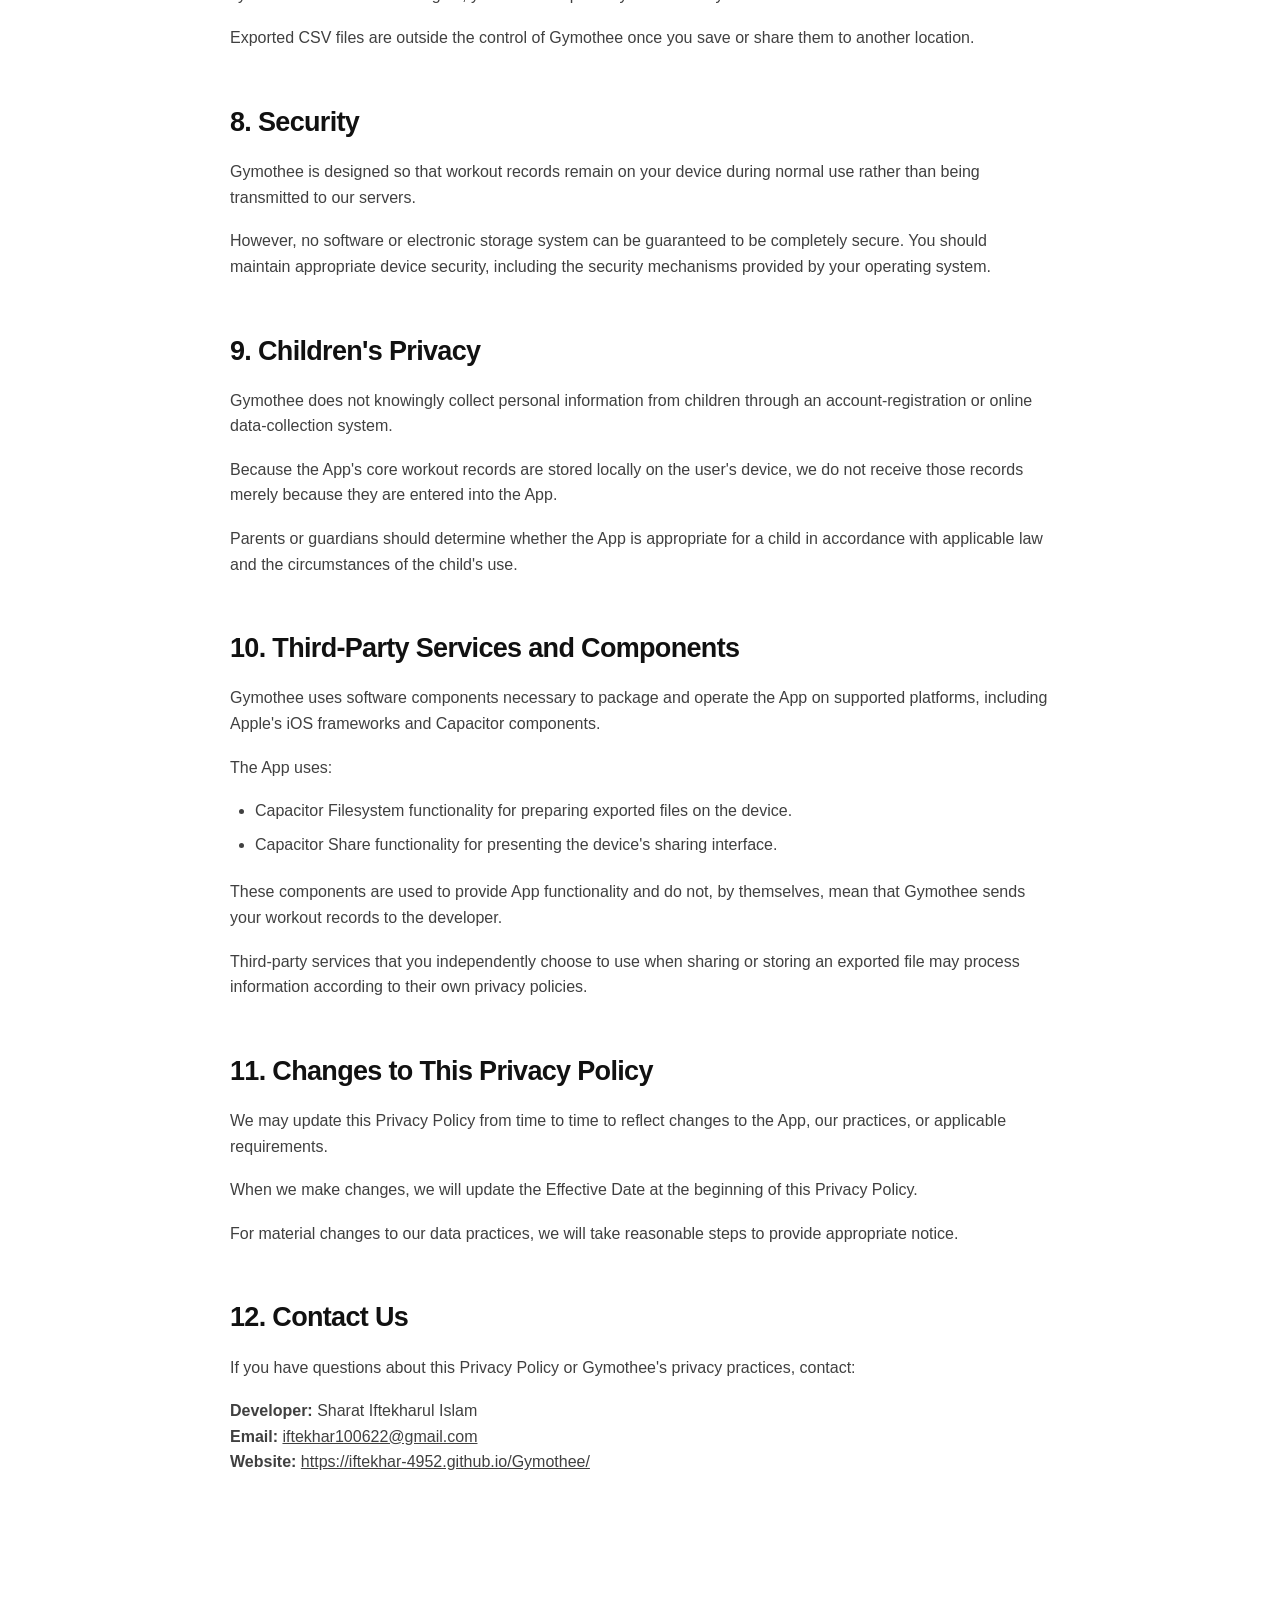
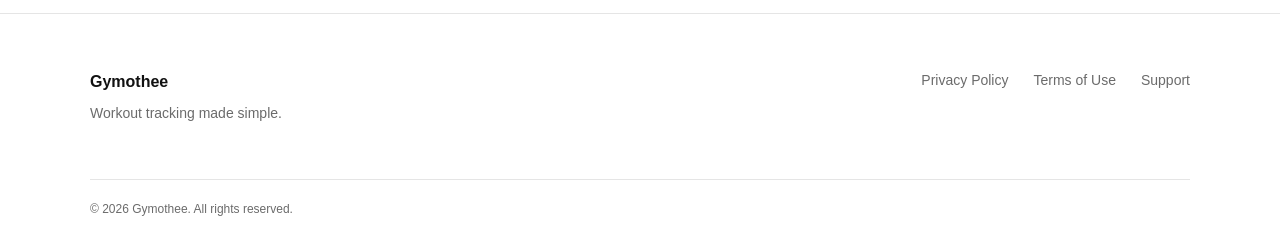
==== commit dcd0df39: "Update privacy.html" ====
--- a/privacy.html
+++ b/privacy.html
@@ -34,13 +34,7 @@
     </div>
 
 
-    <!-- =====================================================
-         PASTE YOUR PRIVACY POLICY BELOW THIS LINE
-         ===================================================== -->
-
     <article class="legal-content">
-
-      <h2>Privacy Policy</h2>
 
       
 <!DOCTYPE html>
@@ -52,7 +46,7 @@
 </head>
 <body>
 
-    <h1>Privacy Policy</h1>
+   
 
     <p>
         This Privacy Policy explains how Gymothee ("Gym Log &amp; Workout Tracker,"
